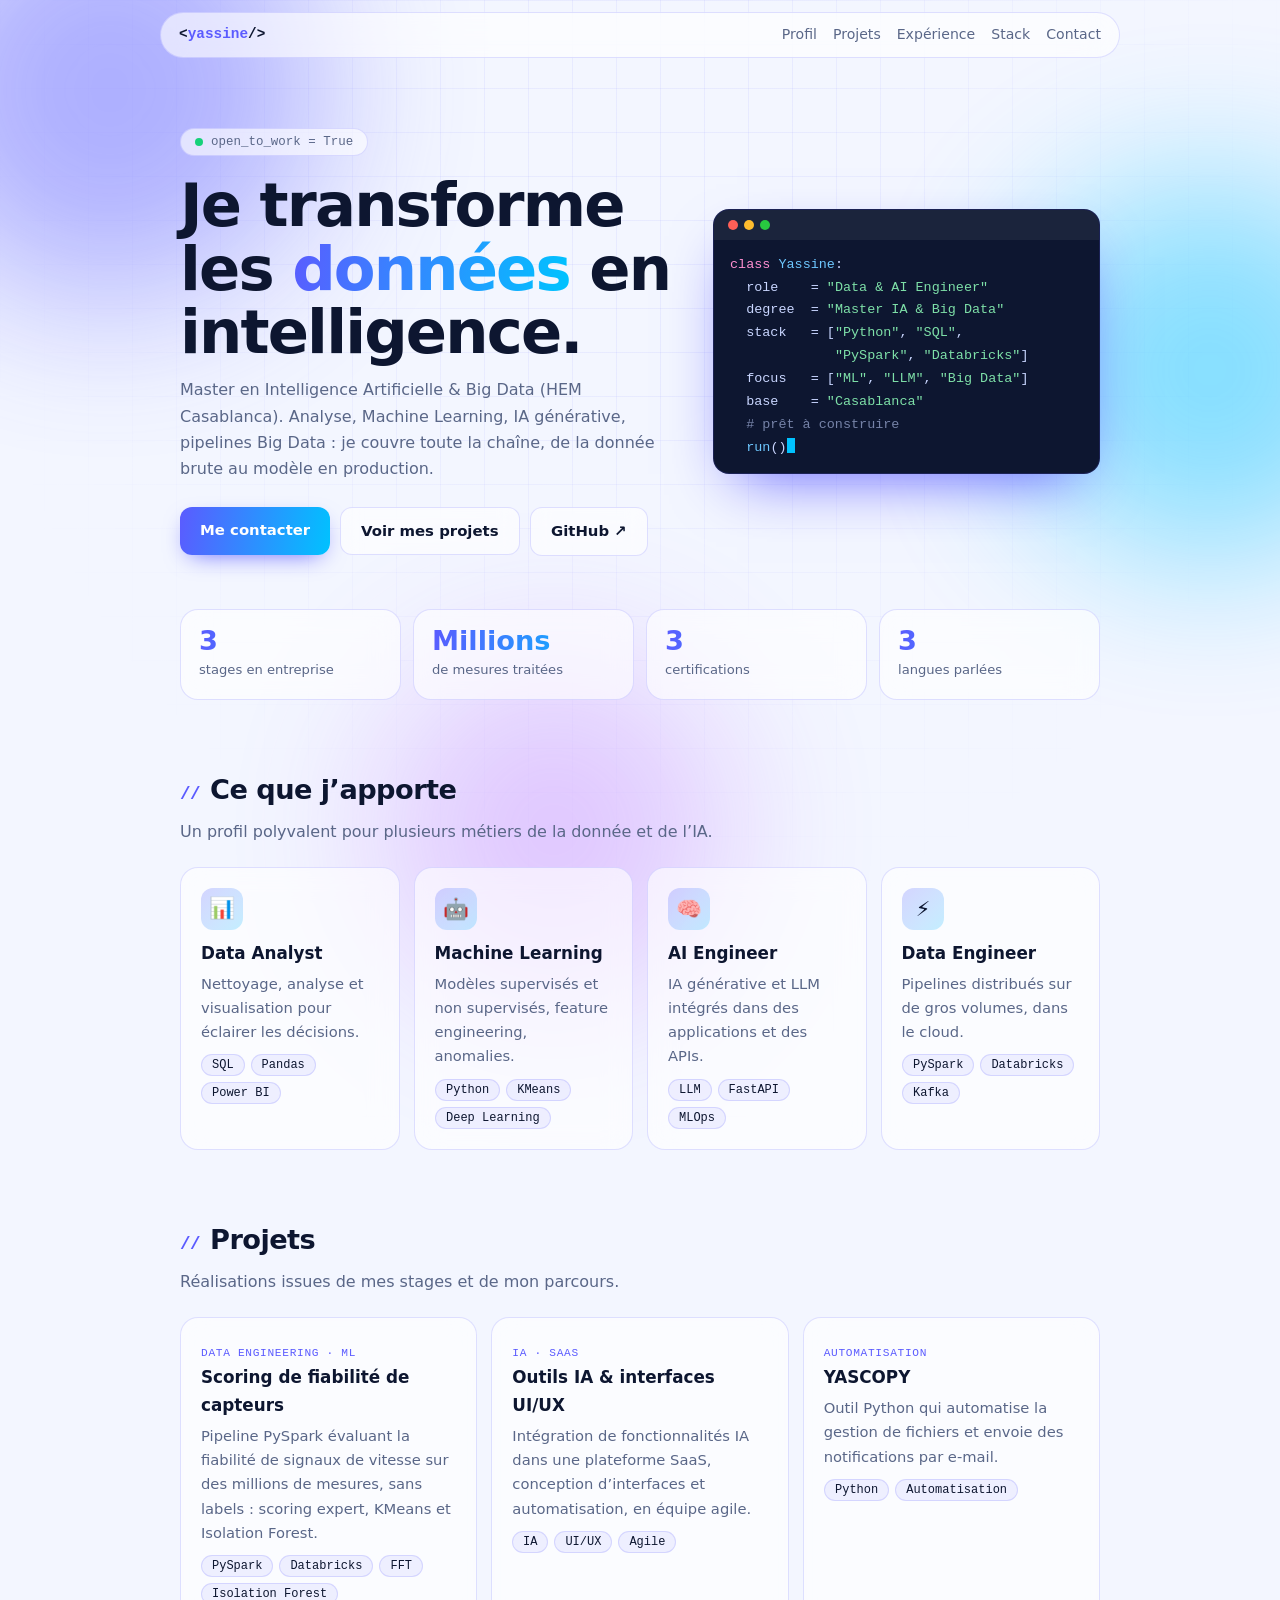
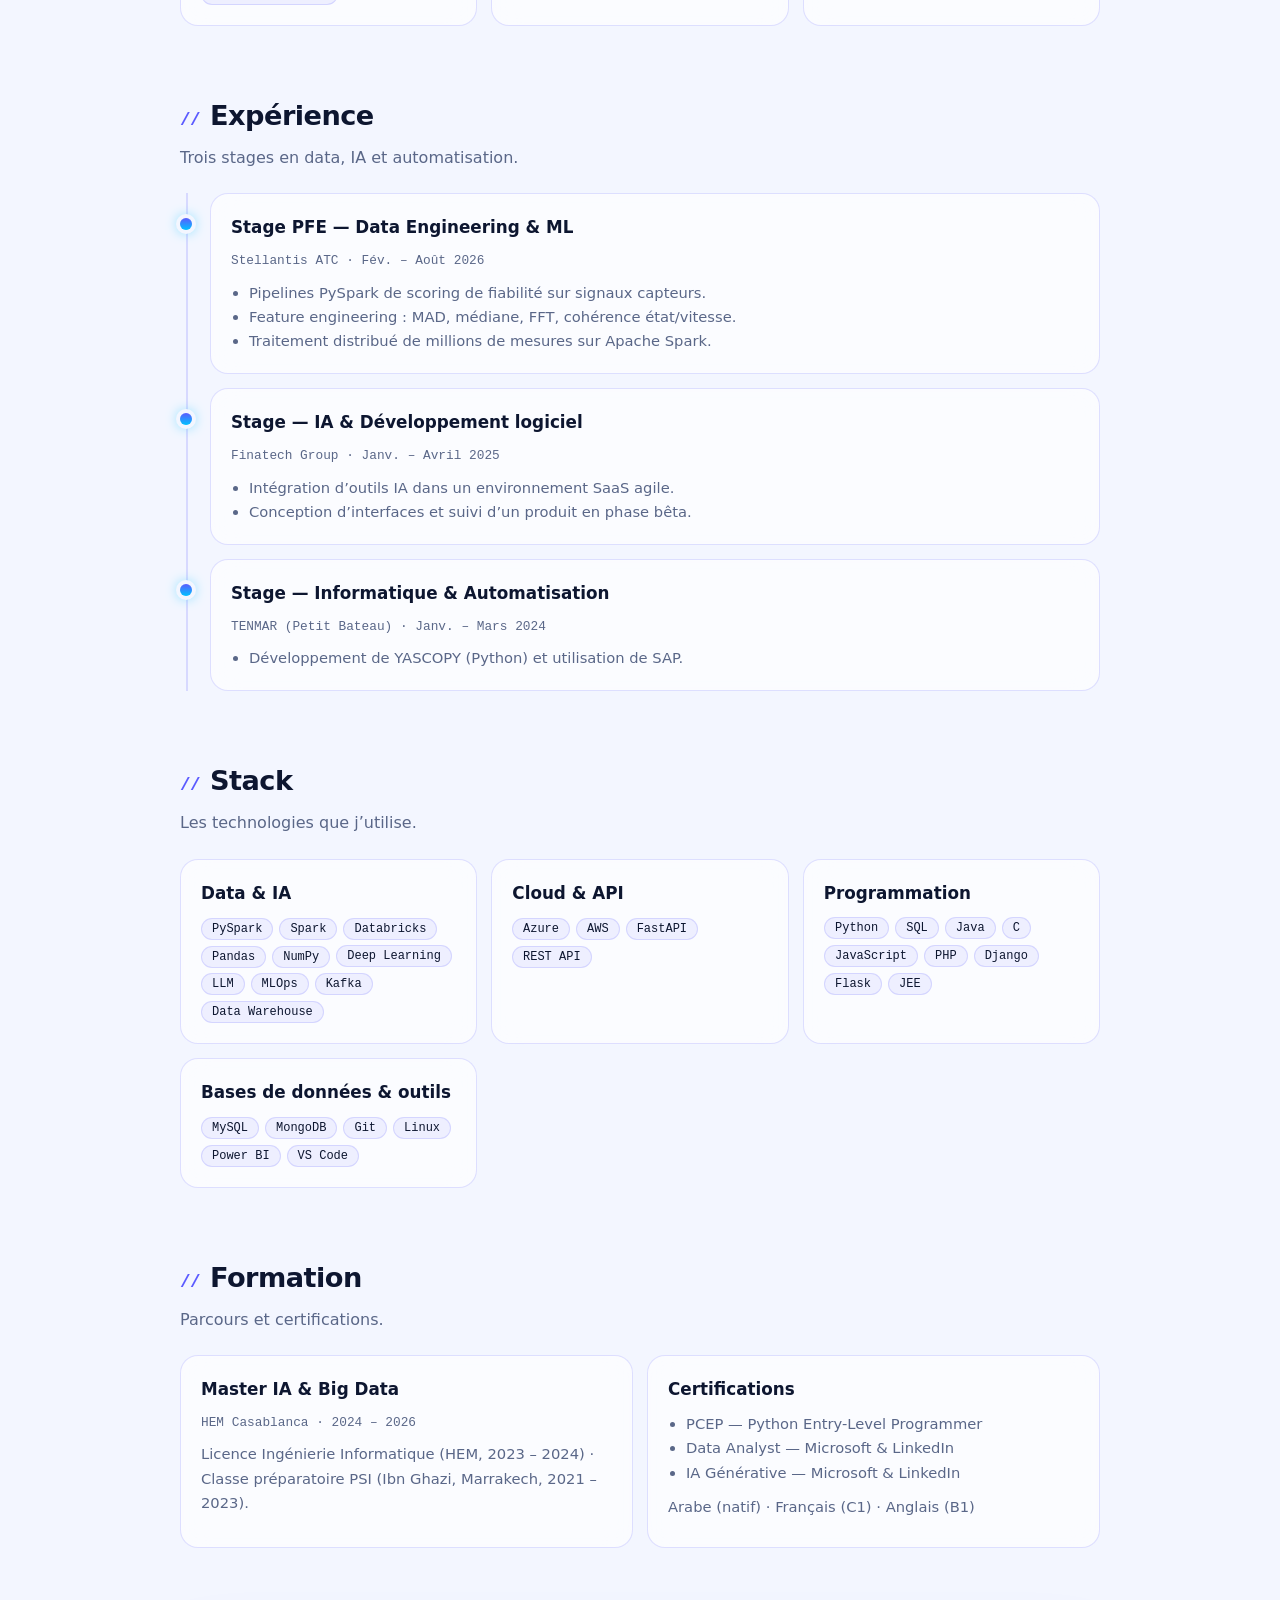
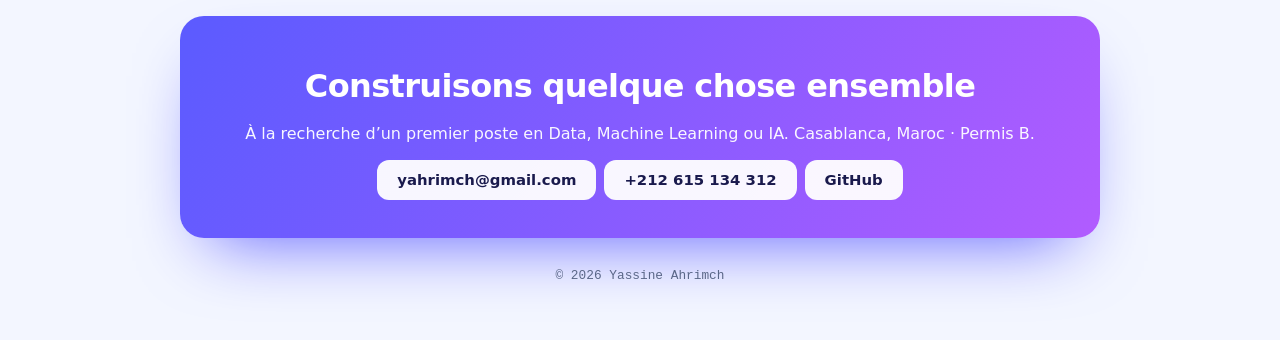
==== index.html @ 386f37b6 "Add initial index.html for portfolio website Initial commit of index.html with complete structure an" ====
<!DOCTYPE html>
<html lang="fr">
<head>
<meta charset="utf-8">
<meta name="viewport" content="width=device-width, initial-scale=1, viewport-fit=cover">
<title>Yassine Ahrimch — Data & AI</title>
<style>
:root{--bg:#f3f6ff;--glass:rgba(255,255,255,.62);--text:#0d1630;--muted:#5a6788;--a1:#5b5bff;--a2:#00c2ff;--a3:#b45cff;--line:rgba(91,91,255,.18);--grid:rgba(91,91,255,.07);--term:#0d1630;--termtxt:#c9d6ff;box-sizing:border-box;padding-top:env(safe-area-inset-top,0px);padding-bottom:env(safe-area-inset-bottom,0px)}
@media (prefers-color-scheme:dark){:root:not([data-theme="light"]){--bg:#080c1c;--glass:rgba(20,28,58,.6);--text:#e8eeff;--muted:#9aa8cc;--a1:#7c7cff;--a2:#27d3ff;--a3:#c27bff;--line:rgba(124,124,255,.25);--grid:rgba(124,124,255,.08);--term:#050818;color-scheme:dark}}
:root[data-theme="dark"]{--bg:#080c1c;--glass:rgba(20,28,58,.6);--text:#e8eeff;--muted:#9aa8cc;--a1:#7c7cff;--a2:#27d3ff;--a3:#c27bff;--line:rgba(124,124,255,.25);--grid:rgba(124,124,255,.08);--term:#050818;color-scheme:dark}
*{box-sizing:border-box}html{scroll-behavior:smooth}
body{margin:0;background:var(--bg);color:var(--text);font:16px/1.65 system-ui,-apple-system,"Segoe UI",Roboto,sans-serif;overflow-x:hidden;position:relative}
body::before{content:"";position:fixed;inset:0;background-image:linear-gradient(var(--grid) 1px,transparent 1px),linear-gradient(90deg,var(--grid) 1px,transparent 1px);background-size:44px 44px;mask-image:radial-gradient(ellipse at 50% 20%,#000 20%,transparent 75%);-webkit-mask-image:radial-gradient(ellipse at 50% 20%,#000 20%,transparent 75%);pointer-events:none;z-index:0}
.blob{position:fixed;border-radius:50%;filter:blur(80px);opacity:.45;pointer-events:none;z-index:0;animation:float 16s ease-in-out infinite alternate}
.b1{width:420px;height:420px;background:var(--a1);top:-120px;left:-100px}
.b2{width:380px;height:380px;background:var(--a2);top:20%;right:-120px;animation-delay:-5s}
.b3{width:340px;height:340px;background:var(--a3);bottom:-100px;left:30%;animation-delay:-9s;opacity:.3}
@keyframes float{to{transform:translate(40px,60px) scale(1.15)}}
a{color:inherit}
nav{position:sticky;top:env(safe-area-inset-top,0px);z-index:10;margin:12px auto 0;max-width:960px;width:calc(100% - 24px);display:flex;justify-content:space-between;align-items:center;gap:12px;padding:10px 18px;border-radius:99px;background:var(--glass);backdrop-filter:blur(16px);-webkit-backdrop-filter:blur(16px);border:1px solid var(--line)}
nav b{font-family:ui-monospace,Menlo,Consolas,monospace;font-size:.9rem}
nav b span{color:var(--a1)}
nav ul{list-style:none;display:flex;gap:16px;margin:0;padding:0;font-size:.88rem;overflow-x:auto}
nav a{text-decoration:none;color:var(--muted);white-space:nowrap}nav a:hover{color:var(--a1)}
main{position:relative;z-index:1;max-width:960px;margin:0 auto;padding:0 20px 56px}
.hero{padding:70px 0 20px;display:grid;gap:30px;grid-template-columns:1fr;align-items:center}
@media(min-width:800px){.hero{grid-template-columns:1.3fr 1fr}}
.pill{display:inline-flex;align-items:center;gap:8px;font:.78rem ui-monospace,Menlo,Consolas,monospace;padding:6px 14px;border:1px solid var(--line);border-radius:99px;background:var(--glass);color:var(--muted)}
.dot{width:8px;height:8px;border-radius:50%;background:#16d17a;box-shadow:0 0 0 0 #16d17a;animation:pulse 2s infinite}
@keyframes pulse{70%{box-shadow:0 0 0 9px transparent}100%{box-shadow:0 0 0 0 transparent}}
h1{font-size:clamp(2.3rem,6.5vw,3.8rem);line-height:1.05;margin:18px 0 12px;letter-spacing:-.03em}
.grad{background:linear-gradient(100deg,var(--a1),var(--a2) 50%,var(--a3));background-size:200% auto;-webkit-background-clip:text;background-clip:text;color:transparent;animation:shine 6s linear infinite}
@keyframes shine{to{background-position:200% center}}
.lead{color:var(--muted);max-width:54ch;margin:0 0 24px}
.btns{display:flex;flex-wrap:wrap;gap:10px}
.btn{padding:11px 20px;border-radius:12px;text-decoration:none;font-weight:600;font-size:.93rem;border:1px solid var(--line);background:var(--glass);backdrop-filter:blur(10px);transition:transform .2s,box-shadow .2s}
.btn:hover{transform:translateY(-2px);box-shadow:0 8px 24px -8px var(--a1)}
.btn.p{background:linear-gradient(100deg,var(--a1),var(--a2));color:#fff;border:0;box-shadow:0 8px 24px -10px var(--a1)}
.term{background:var(--term);color:var(--termtxt);border-radius:16px;padding:0;box-shadow:0 24px 60px -24px var(--a1);border:1px solid var(--line);overflow:hidden;font:.84rem/1.7 ui-monospace,Menlo,Consolas,monospace}
.term .bar{display:flex;gap:6px;padding:10px 14px;background:rgba(255,255,255,.06)}
.term .bar i{width:10px;height:10px;border-radius:50%;background:#ff5f57}.term .bar i:nth-child(2){background:#febc2e}.term .bar i:nth-child(3){background:#28c840}
.term pre{margin:0;padding:14px 16px;white-space:pre-wrap;overflow-x:auto}
.k{color:#ff8fd1}.s{color:#7ee0a8}.f{color:#6ec8ff}.c{color:#7683a8}
.cur{display:inline-block;width:8px;height:15px;background:var(--a2);vertical-align:-2px;animation:blink 1s steps(2) infinite}
@keyframes blink{50%{opacity:0}}
.stats{display:grid;grid-template-columns:repeat(auto-fit,minmax(150px,1fr));gap:12px;margin-top:34px}
.glass,.stat,.card{background:var(--glass);backdrop-filter:blur(14px);-webkit-backdrop-filter:blur(14px);border:1px solid var(--line);border-radius:18px}
.stat{padding:16px 18px}.stat b{display:block;font-size:1.7rem;line-height:1.1;background:linear-gradient(100deg,var(--a1),var(--a2));-webkit-background-clip:text;background-clip:text;color:transparent}
.stat span{font-size:.82rem;color:var(--muted)}
h2{font-size:1.7rem;margin:68px 0 6px;letter-spacing:-.02em}
h2::before{content:"// ";font-family:ui-monospace,Menlo,Consolas,monospace;color:var(--a1);font-size:1.1rem}
.sub{color:var(--muted);margin:0 0 22px}
.grid{display:grid;gap:14px;grid-template-columns:repeat(auto-fit,minmax(215px,1fr))}
.grid.w{grid-template-columns:repeat(auto-fit,minmax(285px,1fr))}
.card{padding:20px;transition:transform .25s,box-shadow .25s,border-color .25s}
.card:hover{transform:translateY(-4px);border-color:var(--a1);box-shadow:0 18px 40px -22px var(--a1)}
.card h3{margin:0 0 4px;font-size:1.05rem}.card p{margin:0 0 8px;font-size:.92rem;color:var(--muted)}
.ico{width:42px;height:42px;border-radius:12px;display:grid;place-items:center;font-size:1.3rem;margin-bottom:10px;background:linear-gradient(135deg,color-mix(in srgb,var(--a1) 25%,transparent),color-mix(in srgb,var(--a2) 25%,transparent))}
.tag{font:.7rem ui-monospace,Menlo,Consolas,monospace;letter-spacing:.06em;text-transform:uppercase;color:var(--a1)}
.meta{font:.8rem ui-monospace,Menlo,Consolas,monospace;color:var(--muted)}
.chips{display:flex;flex-wrap:wrap;gap:6px;margin-top:10px}
.chip{font:.75rem ui-monospace,Menlo,Consolas,monospace;padding:3px 10px;border-radius:99px;border:1px solid var(--line);background:color-mix(in srgb,var(--a1) 8%,transparent)}
.tl{border-left:2px solid var(--line);padding-left:22px;display:grid;gap:14px;margin-left:6px}
.tl .card{position:relative}
.tl .card::before{content:"";position:absolute;left:-31px;top:24px;width:12px;height:12px;border-radius:50%;background:linear-gradient(var(--a1),var(--a2));box-shadow:0 0 0 4px var(--bg),0 0 14px var(--a2)}
.tl ul,.cert{margin:8px 0 0;padding-left:18px;font-size:.92rem;color:var(--muted)}
.cta{text-align:center;padding:44px 22px;margin-top:68px;border-radius:24px;color:#fff;background:linear-gradient(120deg,var(--a1),var(--a3) 55%,var(--a2));background-size:200% auto;animation:shine 10s linear infinite;box-shadow:0 30px 70px -30px var(--a1)}
.cta h2{margin:0 0 8px;font-size:2rem}.cta h2::before{content:""}.cta p{margin:0 0 20px;opacity:.95}
.cta .btn{background:rgba(255,255,255,.95);color:#1a1a4d;border:0;margin:4px}
footer{color:var(--muted);font:.8rem ui-monospace,Menlo,Consolas,monospace;text-align:center;margin-top:30px}
.rv{opacity:0;transform:translateY(22px);transition:opacity .7s,transform .7s}.rv.in{opacity:1;transform:none}
@media(prefers-reduced-motion:reduce){*{animation:none!important;transition:none!important}.rv{opacity:1;transform:none}}
</style>
</head>
<body>
<div class="blob b1"></div><div class="blob b2"></div><div class="blob b3"></div>
<nav><b>&lt;<span>yassine</span>/&gt;</b><ul><li><a href="#roles">Profil</a></li><li><a href="#projets">Projets</a></li><li><a href="#experience">Expérience</a></li><li><a href="#competences">Stack</a></li><li><a href="#contact">Contact</a></li></ul></nav>
<main>
<section class="hero">
<div>
<span class="pill"><span class="dot"></span>open_to_work = True</span>
<h1>Je transforme les <span class="grad">données</span> en intelligence.</h1>
<p class="lead">Master en Intelligence Artificielle &amp; Big Data (HEM Casablanca). Analyse, Machine Learning, IA générative, pipelines Big Data : je couvre toute la chaîne, de la donnée brute au modèle en production.</p>
<div class="btns"><a class="btn p" href="#contact">Me contacter</a><a class="btn" href="#projets">Voir mes projets</a><a class="btn" href="https://github.com/Yas635">GitHub ↗</a></div>
</div>
<div class="term"><div class="bar"><i></i><i></i><i></i></div>
<pre><span class="k">class</span> <span class="f">Yassine</span>:
  role    = <span class="s">"Data &amp; AI Engineer"</span>
  degree  = <span class="s">"Master IA &amp; Big Data"</span>
  stack   = [<span class="s">"Python"</span>, <span class="s">"SQL"</span>,
             <span class="s">"PySpark"</span>, <span class="s">"Databricks"</span>]
  focus   = [<span class="s">"ML"</span>, <span class="s">"LLM"</span>, <span class="s">"Big Data"</span>]
  base    = <span class="s">"Casablanca"</span>
  <span class="c"># prêt à construire</span>
  <span class="f">run</span>()<span class="cur"></span></pre></div>
</section>
<div class="stats rv">
<div class="stat"><b>3</b><span>stages en entreprise</span></div>
<div class="stat"><b>Millions</b><span>de mesures traitées</span></div>
<div class="stat"><b>3</b><span>certifications</span></div>
<div class="stat"><b>3</b><span>langues parlées</span></div>
</div>

<h2 id="roles" class="rv">Ce que j’apporte</h2>
<p class="sub rv">Un profil polyvalent pour plusieurs métiers de la donnée et de l’IA.</p>
<div class="grid rv">
<div class="card"><div class="ico">📊</div><h3>Data Analyst</h3><p>Nettoyage, analyse et visualisation pour éclairer les décisions.</p><div class="chips"><span class="chip">SQL</span><span class="chip">Pandas</span><span class="chip">Power BI</span></div></div>
<div class="card"><div class="ico">🤖</div><h3>Machine Learning</h3><p>Modèles supervisés et non supervisés, feature engineering, anomalies.</p><div class="chips"><span class="chip">Python</span><span class="chip">KMeans</span><span class="chip">Deep Learning</span></div></div>
<div class="card"><div class="ico">🧠</div><h3>AI Engineer</h3><p>IA générative et LLM intégrés dans des applications et des APIs.</p><div class="chips"><span class="chip">LLM</span><span class="chip">FastAPI</span><span class="chip">MLOps</span></div></div>
<div class="card"><div class="ico">⚡</div><h3>Data Engineer</h3><p>Pipelines distribués sur de gros volumes, dans le cloud.</p><div class="chips"><span class="chip">PySpark</span><span class="chip">Databricks</span><span class="chip">Kafka</span></div></div>
</div>

<h2 id="projets" class="rv">Projets</h2>
<p class="sub rv">Réalisations issues de mes stages et de mon parcours.</p>
<div class="grid w rv">
<div class="card"><span class="tag">Data Engineering · ML</span><h3>Scoring de fiabilité de capteurs</h3><p>Pipeline PySpark évaluant la fiabilité de signaux de vitesse sur des millions de mesures, sans labels : scoring expert, KMeans et Isolation Forest.</p><div class="chips"><span class="chip">PySpark</span><span class="chip">Databricks</span><span class="chip">FFT</span><span class="chip">Isolation Forest</span></div></div>
<div class="card"><span class="tag">IA · SaaS</span><h3>Outils IA &amp; interfaces UI/UX</h3><p>Intégration de fonctionnalités IA dans une plateforme SaaS, conception d’interfaces et automatisation, en équipe agile.</p><div class="chips"><span class="chip">IA</span><span class="chip">UI/UX</span><span class="chip">Agile</span></div></div>
<div class="card"><span class="tag">Automatisation</span><h3>YASCOPY</h3><p>Outil Python qui automatise la gestion de fichiers et envoie des notifications par e-mail.</p><div class="chips"><span class="chip">Python</span><span class="chip">Automatisation</span></div></div>
</div>

<h2 id="experience" class="rv">Expérience</h2>
<p class="sub rv">Trois stages en data, IA et automatisation.</p>
<div class="tl rv">
<div class="card"><h3>Stage PFE — Data Engineering &amp; ML</h3><span class="meta">Stellantis ATC · Fév. – Août 2026</span><ul><li>Pipelines PySpark de scoring de fiabilité sur signaux capteurs.</li><li>Feature engineering : MAD, médiane, FFT, cohérence état/vitesse.</li><li>Traitement distribué de millions de mesures sur Apache Spark.</li></ul></div>
<div class="card"><h3>Stage — IA &amp; Développement logiciel</h3><span class="meta">Finatech Group · Janv. – Avril 2025</span><ul><li>Intégration d’outils IA dans un environnement SaaS agile.</li><li>Conception d’interfaces et suivi d’un produit en phase bêta.</li></ul></div>
<div class="card"><h3>Stage — Informatique &amp; Automatisation</h3><span class="meta">TENMAR (Petit Bateau) · Janv. – Mars 2024</span><ul><li>Développement de YASCOPY (Python) et utilisation de SAP.</li></ul></div>
</div>

<h2 id="competences" class="rv">Stack</h2>
<p class="sub rv">Les technologies que j’utilise.</p>
<div class="grid w rv">
<div class="card"><h3>Data &amp; IA</h3><div class="chips"><span class="chip">PySpark</span><span class="chip">Spark</span><span class="chip">Databricks</span><span class="chip">Pandas</span><span class="chip">NumPy</span><span class="chip">Deep Learning</span><span class="chip">LLM</span><span class="chip">MLOps</span><span class="chip">Kafka</span><span class="chip">Data Warehouse</span></div></div>
<div class="card"><h3>Cloud &amp; API</h3><div class="chips"><span class="chip">Azure</span><span class="chip">AWS</span><span class="chip">FastAPI</span><span class="chip">REST API</span></div></div>
<div class="card"><h3>Programmation</h3><div class="chips"><span class="chip">Python</span><span class="chip">SQL</span><span class="chip">Java</span><span class="chip">C</span><span class="chip">JavaScript</span><span class="chip">PHP</span><span class="chip">Django</span><span class="chip">Flask</span><span class="chip">JEE</span></div></div>
<div class="card"><h3>Bases de données &amp; outils</h3><div class="chips"><span class="chip">MySQL</span><span class="chip">MongoDB</span><span class="chip">Git</span><span class="chip">Linux</span><span class="chip">Power BI</span><span class="chip">VS Code</span></div></div>
</div>

<h2 class="rv">Formation</h2>
<p class="sub rv">Parcours et certifications.</p>
<div class="grid w rv">
<div class="card"><h3>Master IA &amp; Big Data</h3><span class="meta">HEM Casablanca · 2024 – 2026</span><p style="margin-top:8px">Licence Ingénierie Informatique (HEM, 2023 – 2024) · Classe préparatoire PSI (Ibn Ghazi, Marrakech, 2021 – 2023).</p></div>
<div class="card"><h3>Certifications</h3><ul class="cert"><li>PCEP — Python Entry-Level Programmer</li><li>Data Analyst — Microsoft &amp; LinkedIn</li><li>IA Générative — Microsoft &amp; LinkedIn</li></ul><p style="margin-top:10px">Arabe (natif) · Français (C1) · Anglais (B1)</p></div>
</div>

<section class="cta rv" id="contact">
<h2>Construisons quelque chose ensemble</h2>
<p>À la recherche d’un premier poste en Data, Machine Learning ou IA. Casablanca, Maroc · Permis B.</p>
<a class="btn" href="mailto:yahrimch@gmail.com">yahrimch@gmail.com</a><a class="btn" href="tel:+212615134312">+212 615 134 312</a><a class="btn" href="https://github.com/Yas635">GitHub</a>
</section>
<footer>© 2026 Yassine Ahrimch</footer>
</main>
<script>
try{var io=new IntersectionObserver(function(e){e.forEach(function(x){if(x.isIntersecting){x.target.classList.add('in');io.unobserve(x.target)}})},{threshold:.08});document.querySelectorAll('.rv').forEach(function(el){io.observe(el)})}catch(e){document.querySelectorAll('.rv').forEach(function(el){el.classList.add('in')})}
</script>
</body>
</html>
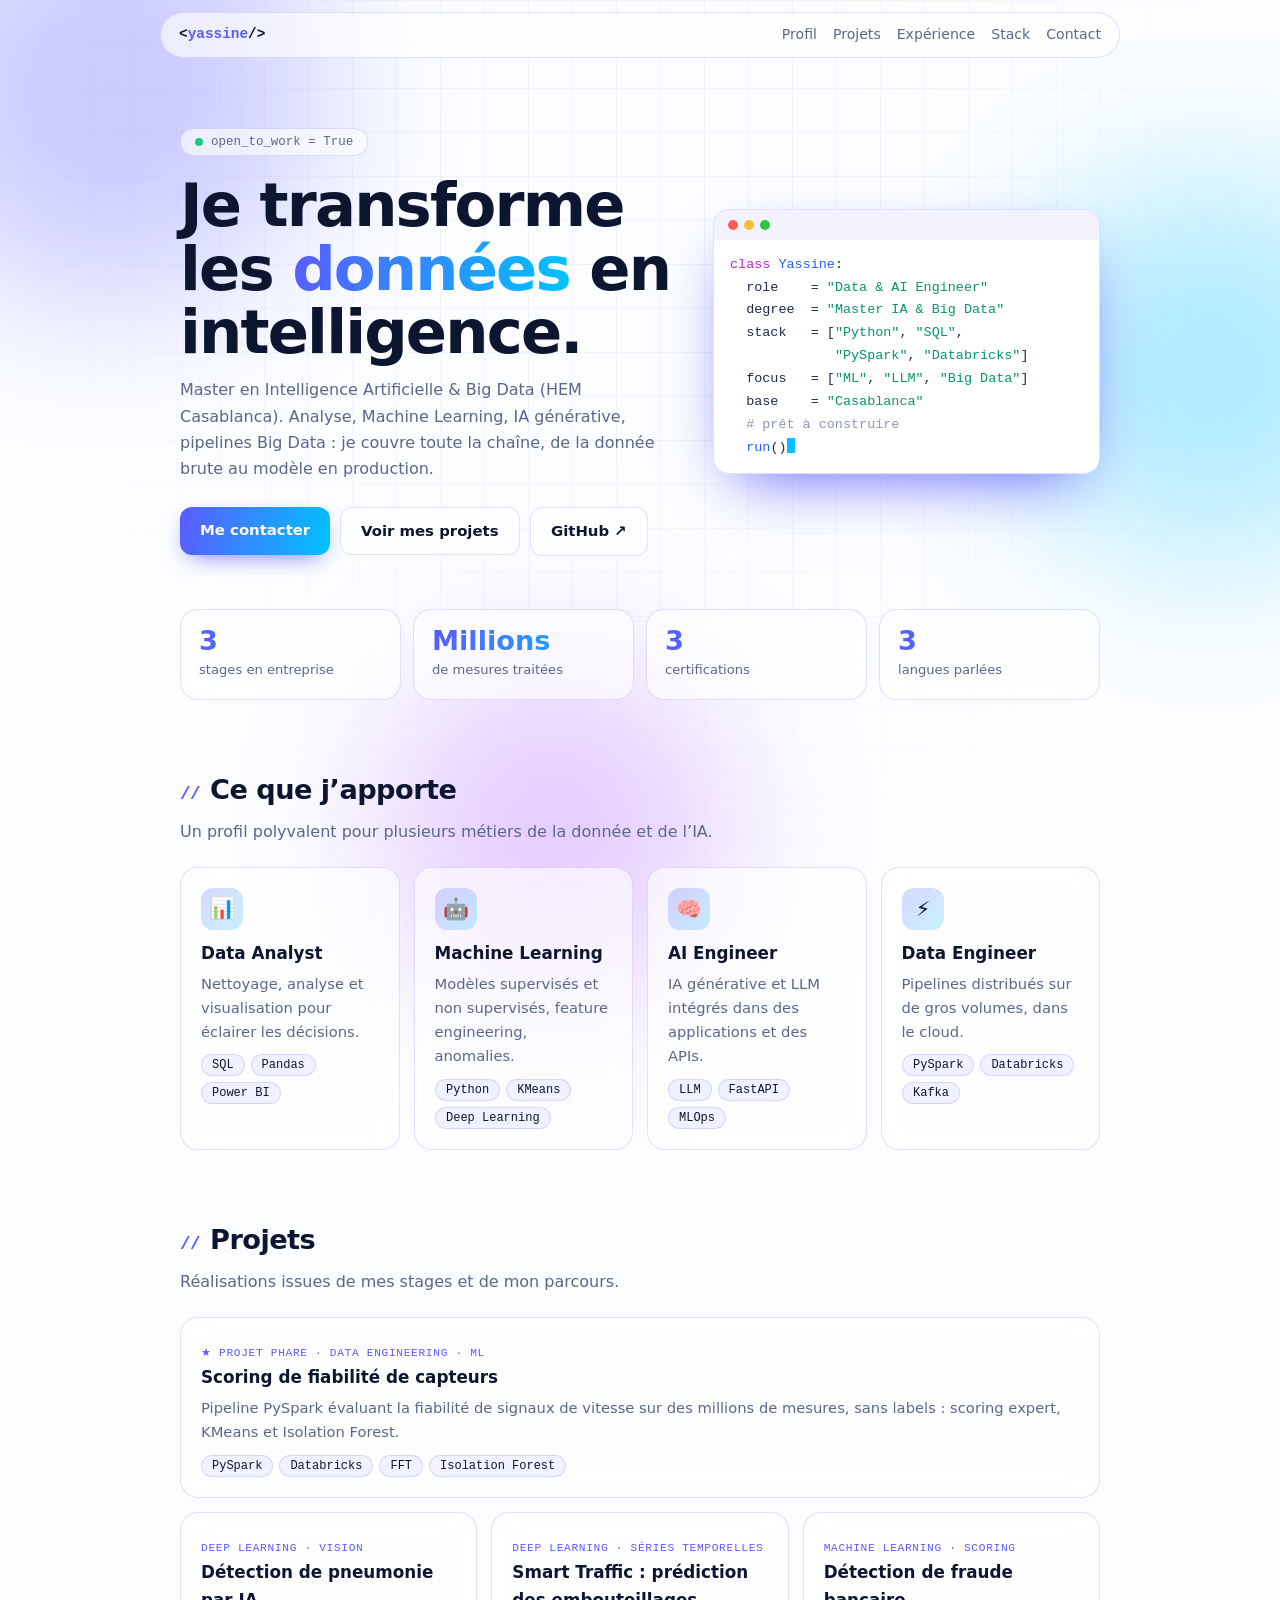
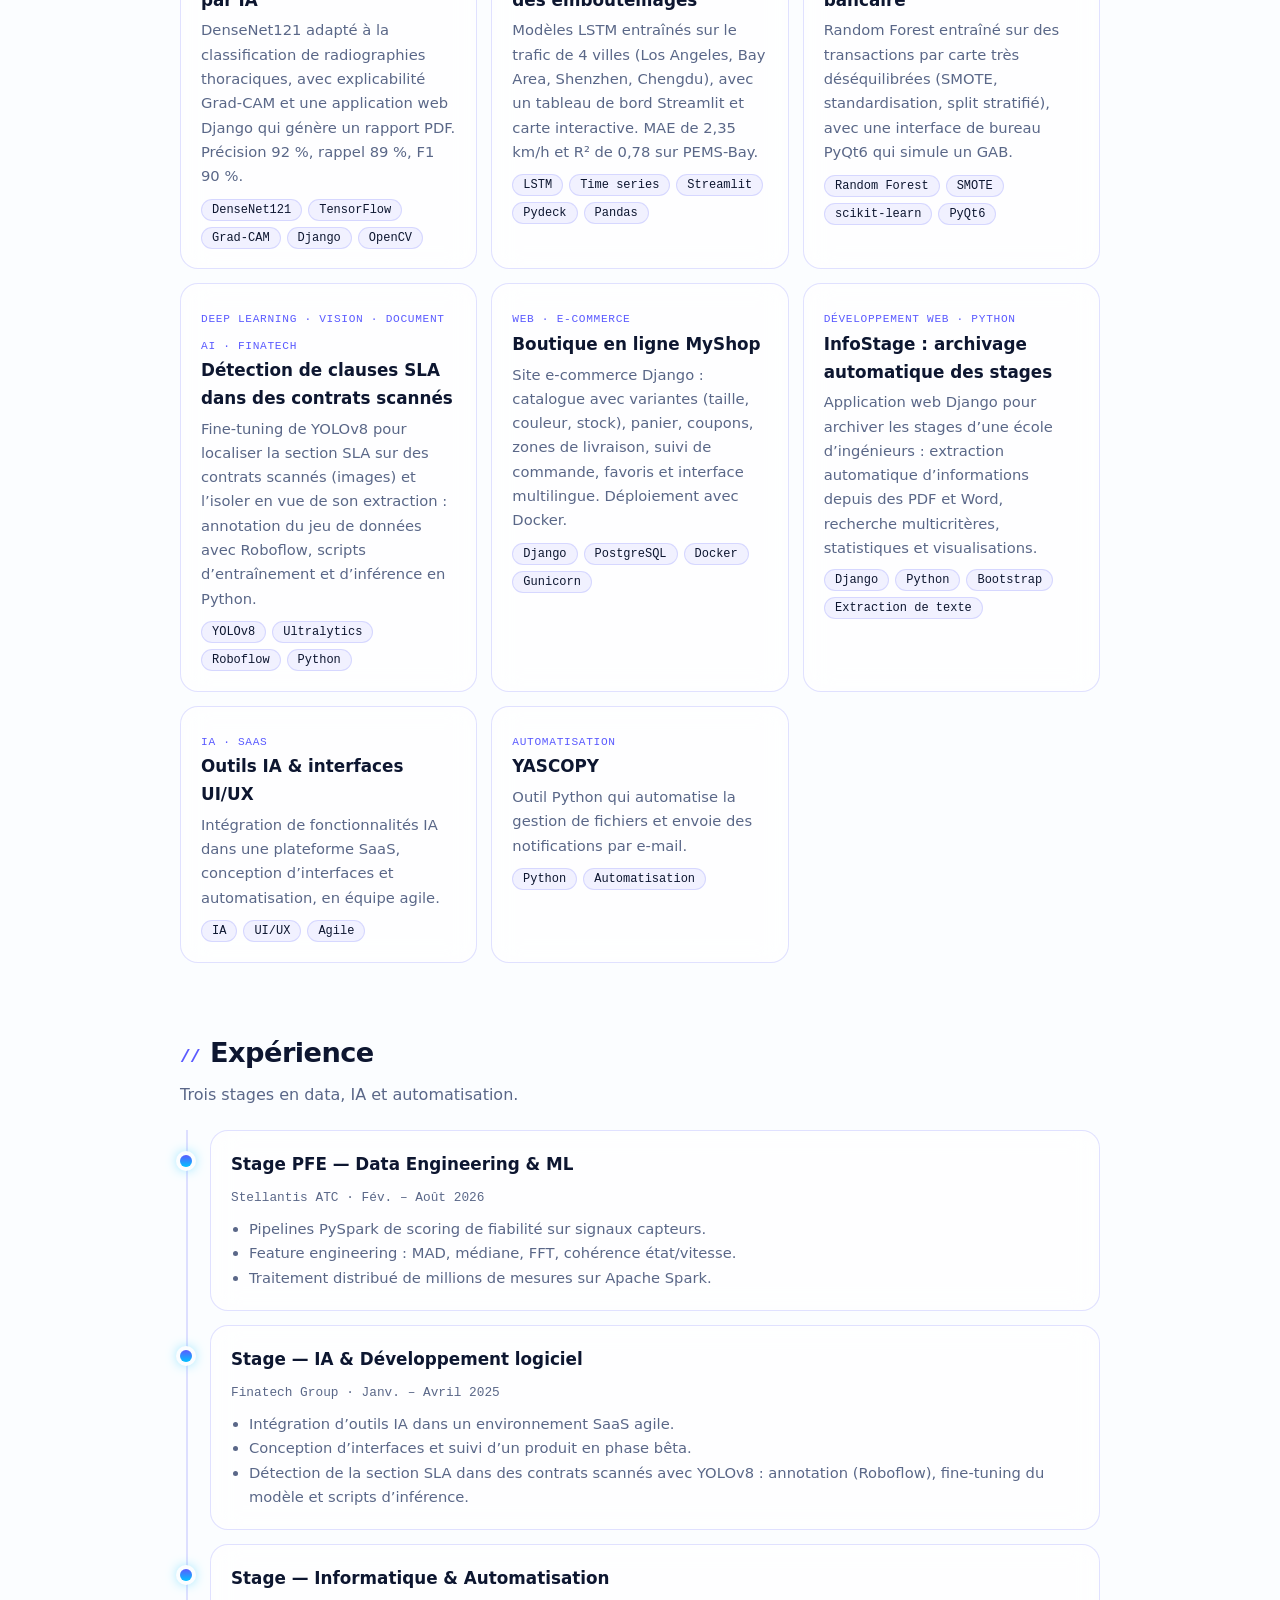
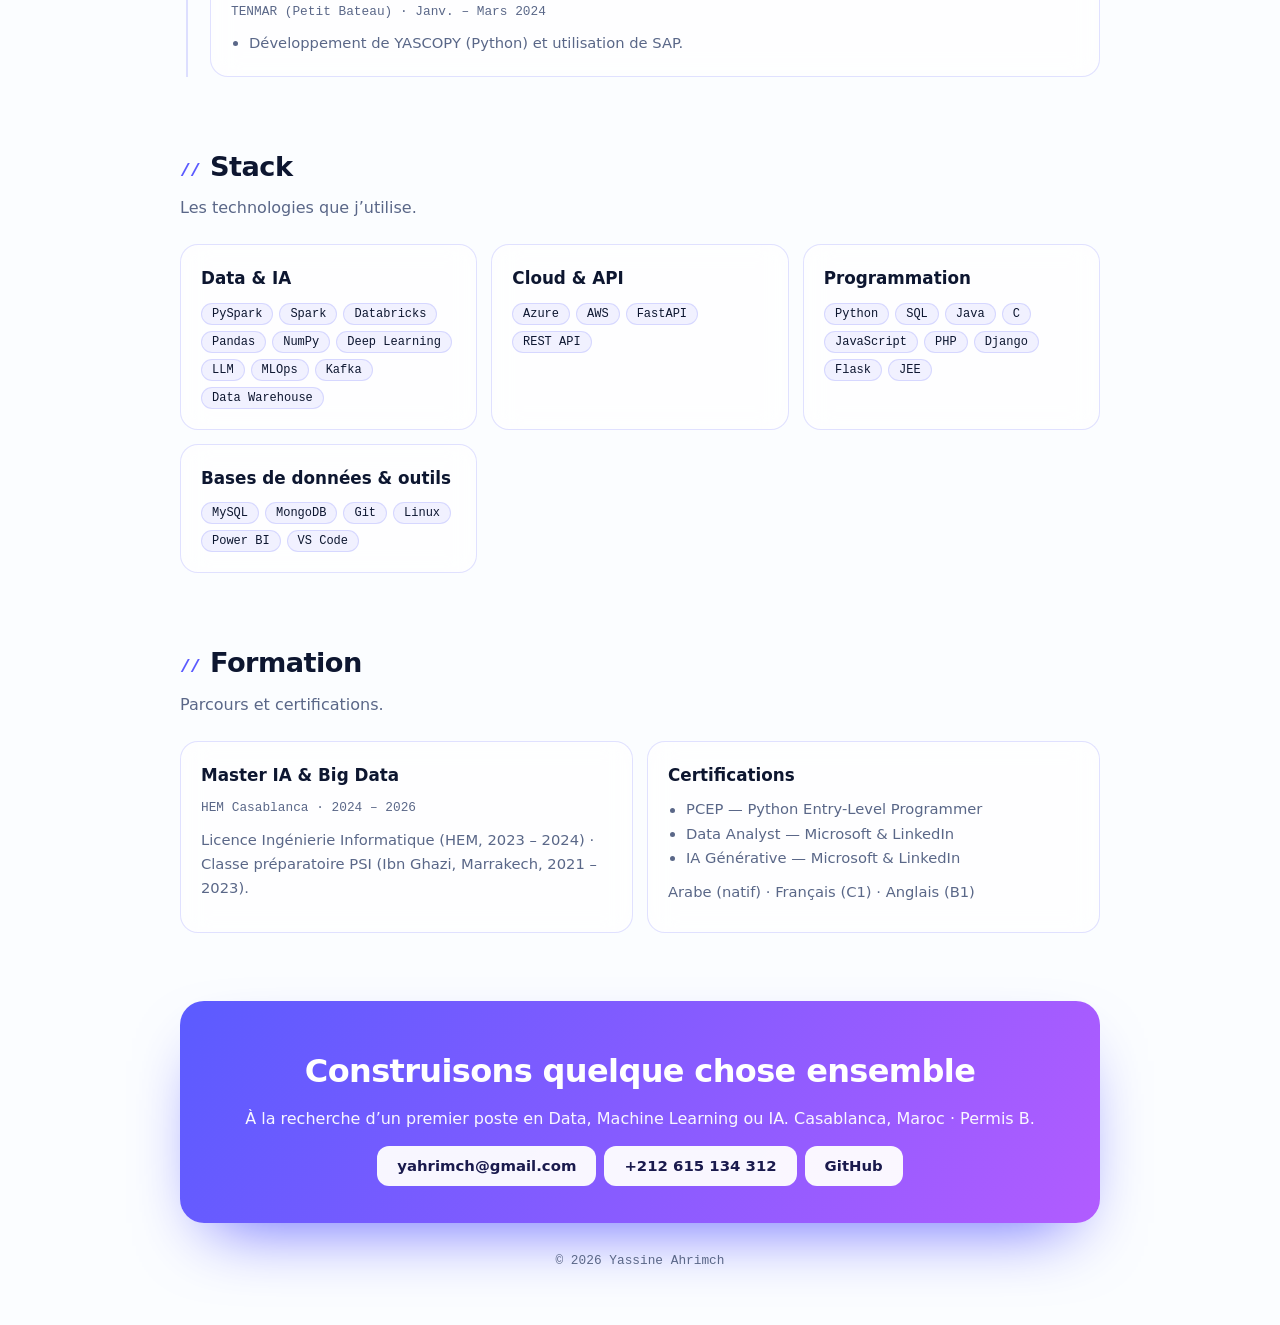
==== commit 0fc283b5: "Update styles and content in index.html" ====
--- a/index.html
+++ b/index.html
@@ -5,13 +5,11 @@
 <meta name="viewport" content="width=device-width, initial-scale=1, viewport-fit=cover">
 <title>Yassine Ahrimch — Data & AI</title>
 <style>
-:root{--bg:#f3f6ff;--glass:rgba(255,255,255,.62);--text:#0d1630;--muted:#5a6788;--a1:#5b5bff;--a2:#00c2ff;--a3:#b45cff;--line:rgba(91,91,255,.18);--grid:rgba(91,91,255,.07);--term:#0d1630;--termtxt:#c9d6ff;box-sizing:border-box;padding-top:env(safe-area-inset-top,0px);padding-bottom:env(safe-area-inset-bottom,0px)}
-@media (prefers-color-scheme:dark){:root:not([data-theme="light"]){--bg:#080c1c;--glass:rgba(20,28,58,.6);--text:#e8eeff;--muted:#9aa8cc;--a1:#7c7cff;--a2:#27d3ff;--a3:#c27bff;--line:rgba(124,124,255,.25);--grid:rgba(124,124,255,.08);--term:#050818;color-scheme:dark}}
-:root[data-theme="dark"]{--bg:#080c1c;--glass:rgba(20,28,58,.6);--text:#e8eeff;--muted:#9aa8cc;--a1:#7c7cff;--a2:#27d3ff;--a3:#c27bff;--line:rgba(124,124,255,.25);--grid:rgba(124,124,255,.08);--term:#050818;color-scheme:dark}
+:root{--bg:#fbfdff;--glass:rgba(255,255,255,.62);--text:#0d1630;--muted:#5a6788;--a1:#5b5bff;--a2:#00c2ff;--a3:#b45cff;--line:rgba(91,91,255,.18);--grid:rgba(91,91,255,.07);--term:#ffffff;--termtxt:#1e2a4a;color-scheme:light;box-sizing:border-box;padding-top:env(safe-area-inset-top,0px);padding-bottom:env(safe-area-inset-bottom,0px)}
 *{box-sizing:border-box}html{scroll-behavior:smooth}
 body{margin:0;background:var(--bg);color:var(--text);font:16px/1.65 system-ui,-apple-system,"Segoe UI",Roboto,sans-serif;overflow-x:hidden;position:relative}
 body::before{content:"";position:fixed;inset:0;background-image:linear-gradient(var(--grid) 1px,transparent 1px),linear-gradient(90deg,var(--grid) 1px,transparent 1px);background-size:44px 44px;mask-image:radial-gradient(ellipse at 50% 20%,#000 20%,transparent 75%);-webkit-mask-image:radial-gradient(ellipse at 50% 20%,#000 20%,transparent 75%);pointer-events:none;z-index:0}
-.blob{position:fixed;border-radius:50%;filter:blur(80px);opacity:.45;pointer-events:none;z-index:0;animation:float 16s ease-in-out infinite alternate}
+.blob{position:fixed;border-radius:50%;filter:blur(80px);opacity:.3;pointer-events:none;z-index:0;animation:float 16s ease-in-out infinite alternate}
 .b1{width:420px;height:420px;background:var(--a1);top:-120px;left:-100px}
 .b2{width:380px;height:380px;background:var(--a2);top:20%;right:-120px;animation-delay:-5s}
 .b3{width:340px;height:340px;background:var(--a3);bottom:-100px;left:30%;animation-delay:-9s;opacity:.3}
@@ -37,10 +35,10 @@
 .btn:hover{transform:translateY(-2px);box-shadow:0 8px 24px -8px var(--a1)}
 .btn.p{background:linear-gradient(100deg,var(--a1),var(--a2));color:#fff;border:0;box-shadow:0 8px 24px -10px var(--a1)}
 .term{background:var(--term);color:var(--termtxt);border-radius:16px;padding:0;box-shadow:0 24px 60px -24px var(--a1);border:1px solid var(--line);overflow:hidden;font:.84rem/1.7 ui-monospace,Menlo,Consolas,monospace}
-.term .bar{display:flex;gap:6px;padding:10px 14px;background:rgba(255,255,255,.06)}
+.term .bar{display:flex;gap:6px;padding:10px 14px;background:rgba(91,91,255,.07)}
 .term .bar i{width:10px;height:10px;border-radius:50%;background:#ff5f57}.term .bar i:nth-child(2){background:#febc2e}.term .bar i:nth-child(3){background:#28c840}
 .term pre{margin:0;padding:14px 16px;white-space:pre-wrap;overflow-x:auto}
-.k{color:#ff8fd1}.s{color:#7ee0a8}.f{color:#6ec8ff}.c{color:#7683a8}
+.k{color:#c026d3}.s{color:#059669}.f{color:#2563eb}.c{color:#8b97b8}
 .cur{display:inline-block;width:8px;height:15px;background:var(--a2);vertical-align:-2px;animation:blink 1s steps(2) infinite}
 @keyframes blink{50%{opacity:0}}
 .stats{display:grid;grid-template-columns:repeat(auto-fit,minmax(150px,1fr));gap:12px;margin-top:34px}
@@ -113,7 +111,13 @@
 <h2 id="projets" class="rv">Projets</h2>
 <p class="sub rv">Réalisations issues de mes stages et de mon parcours.</p>
 <div class="grid w rv">
-<div class="card"><span class="tag">Data Engineering · ML</span><h3>Scoring de fiabilité de capteurs</h3><p>Pipeline PySpark évaluant la fiabilité de signaux de vitesse sur des millions de mesures, sans labels : scoring expert, KMeans et Isolation Forest.</p><div class="chips"><span class="chip">PySpark</span><span class="chip">Databricks</span><span class="chip">FFT</span><span class="chip">Isolation Forest</span></div></div>
+<div class="card" style="grid-column:1/-1"><span class="tag">★ Projet phare · Data Engineering · ML</span><h3>Scoring de fiabilité de capteurs</h3><p>Pipeline PySpark évaluant la fiabilité de signaux de vitesse sur des millions de mesures, sans labels : scoring expert, KMeans et Isolation Forest.</p><div class="chips"><span class="chip">PySpark</span><span class="chip">Databricks</span><span class="chip">FFT</span><span class="chip">Isolation Forest</span></div></div>
+<div class="card"><span class="tag">Deep Learning · Vision</span><h3>Détection de pneumonie par IA</h3><p>DenseNet121 adapté à la classification de radiographies thoraciques, avec explicabilité Grad-CAM et une application web Django qui génère un rapport PDF. Précision 92 %, rappel 89 %, F1 90 %.</p><div class="chips"><span class="chip">DenseNet121</span><span class="chip">TensorFlow</span><span class="chip">Grad-CAM</span><span class="chip">Django</span><span class="chip">OpenCV</span></div></div>
+<div class="card"><span class="tag">Deep Learning · Séries temporelles</span><h3>Smart Traffic : prédiction des embouteillages</h3><p>Modèles LSTM entraînés sur le trafic de 4 villes (Los Angeles, Bay Area, Shenzhen, Chengdu), avec un tableau de bord Streamlit et carte interactive. MAE de 2,35 km/h et R² de 0,78 sur PEMS-Bay.</p><div class="chips"><span class="chip">LSTM</span><span class="chip">Time series</span><span class="chip">Streamlit</span><span class="chip">Pydeck</span><span class="chip">Pandas</span></div></div>
+<div class="card"><span class="tag">Machine Learning · Scoring</span><h3>Détection de fraude bancaire</h3><p>Random Forest entraîné sur des transactions par carte très déséquilibrées (SMOTE, standardisation, split stratifié), avec une interface de bureau PyQt6 qui simule un GAB.</p><div class="chips"><span class="chip">Random Forest</span><span class="chip">SMOTE</span><span class="chip">scikit-learn</span><span class="chip">PyQt6</span></div></div>
+<div class="card"><span class="tag">Deep Learning · Vision · Document AI · Finatech</span><h3>Détection de clauses SLA dans des contrats scannés</h3><p>Fine-tuning de YOLOv8 pour localiser la section SLA sur des contrats scannés (images) et l’isoler en vue de son extraction : annotation du jeu de données avec Roboflow, scripts d’entraînement et d’inférence en Python.</p><div class="chips"><span class="chip">YOLOv8</span><span class="chip">Ultralytics</span><span class="chip">Roboflow</span><span class="chip">Python</span></div></div>
+<div class="card"><span class="tag">Web · E-commerce</span><h3>Boutique en ligne MyShop</h3><p>Site e-commerce Django : catalogue avec variantes (taille, couleur, stock), panier, coupons, zones de livraison, suivi de commande, favoris et interface multilingue. Déploiement avec Docker.</p><div class="chips"><span class="chip">Django</span><span class="chip">PostgreSQL</span><span class="chip">Docker</span><span class="chip">Gunicorn</span></div></div>
+<div class="card"><span class="tag">Développement web · Python</span><h3>InfoStage : archivage automatique des stages</h3><p>Application web Django pour archiver les stages d’une école d’ingénieurs : extraction automatique d’informations depuis des PDF et Word, recherche multicritères, statistiques et visualisations.</p><div class="chips"><span class="chip">Django</span><span class="chip">Python</span><span class="chip">Bootstrap</span><span class="chip">Extraction de texte</span></div></div>
 <div class="card"><span class="tag">IA · SaaS</span><h3>Outils IA &amp; interfaces UI/UX</h3><p>Intégration de fonctionnalités IA dans une plateforme SaaS, conception d’interfaces et automatisation, en équipe agile.</p><div class="chips"><span class="chip">IA</span><span class="chip">UI/UX</span><span class="chip">Agile</span></div></div>
 <div class="card"><span class="tag">Automatisation</span><h3>YASCOPY</h3><p>Outil Python qui automatise la gestion de fichiers et envoie des notifications par e-mail.</p><div class="chips"><span class="chip">Python</span><span class="chip">Automatisation</span></div></div>
 </div>
@@ -122,7 +126,7 @@
 <p class="sub rv">Trois stages en data, IA et automatisation.</p>
 <div class="tl rv">
 <div class="card"><h3>Stage PFE — Data Engineering &amp; ML</h3><span class="meta">Stellantis ATC · Fév. – Août 2026</span><ul><li>Pipelines PySpark de scoring de fiabilité sur signaux capteurs.</li><li>Feature engineering : MAD, médiane, FFT, cohérence état/vitesse.</li><li>Traitement distribué de millions de mesures sur Apache Spark.</li></ul></div>
-<div class="card"><h3>Stage — IA &amp; Développement logiciel</h3><span class="meta">Finatech Group · Janv. – Avril 2025</span><ul><li>Intégration d’outils IA dans un environnement SaaS agile.</li><li>Conception d’interfaces et suivi d’un produit en phase bêta.</li></ul></div>
+<div class="card"><h3>Stage — IA &amp; Développement logiciel</h3><span class="meta">Finatech Group · Janv. – Avril 2025</span><ul><li>Intégration d’outils IA dans un environnement SaaS agile.</li><li>Conception d’interfaces et suivi d’un produit en phase bêta.</li><li>Détection de la section SLA dans des contrats scannés avec YOLOv8 : annotation (Roboflow), fine-tuning du modèle et scripts d’inférence.</li></ul></div>
 <div class="card"><h3>Stage — Informatique &amp; Automatisation</h3><span class="meta">TENMAR (Petit Bateau) · Janv. – Mars 2024</span><ul><li>Développement de YASCOPY (Python) et utilisation de SAP.</li></ul></div>
 </div>
 
